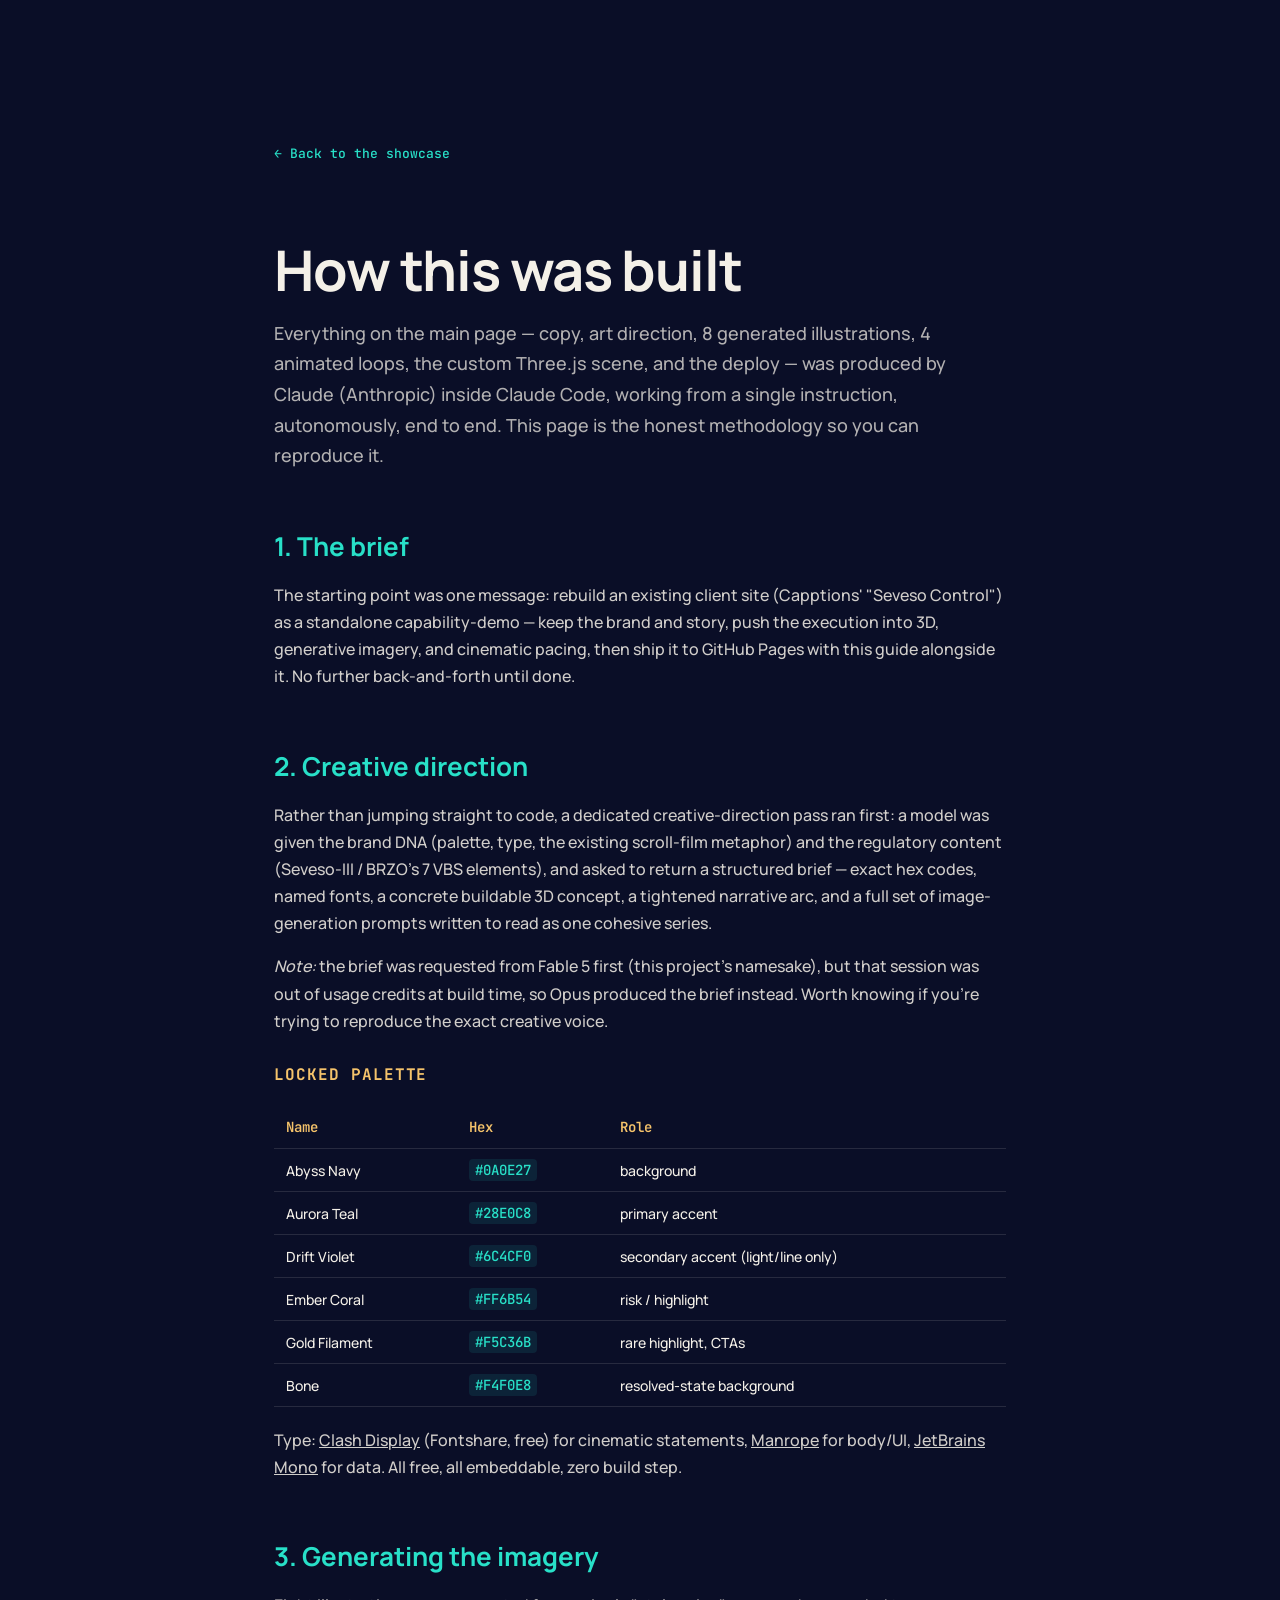
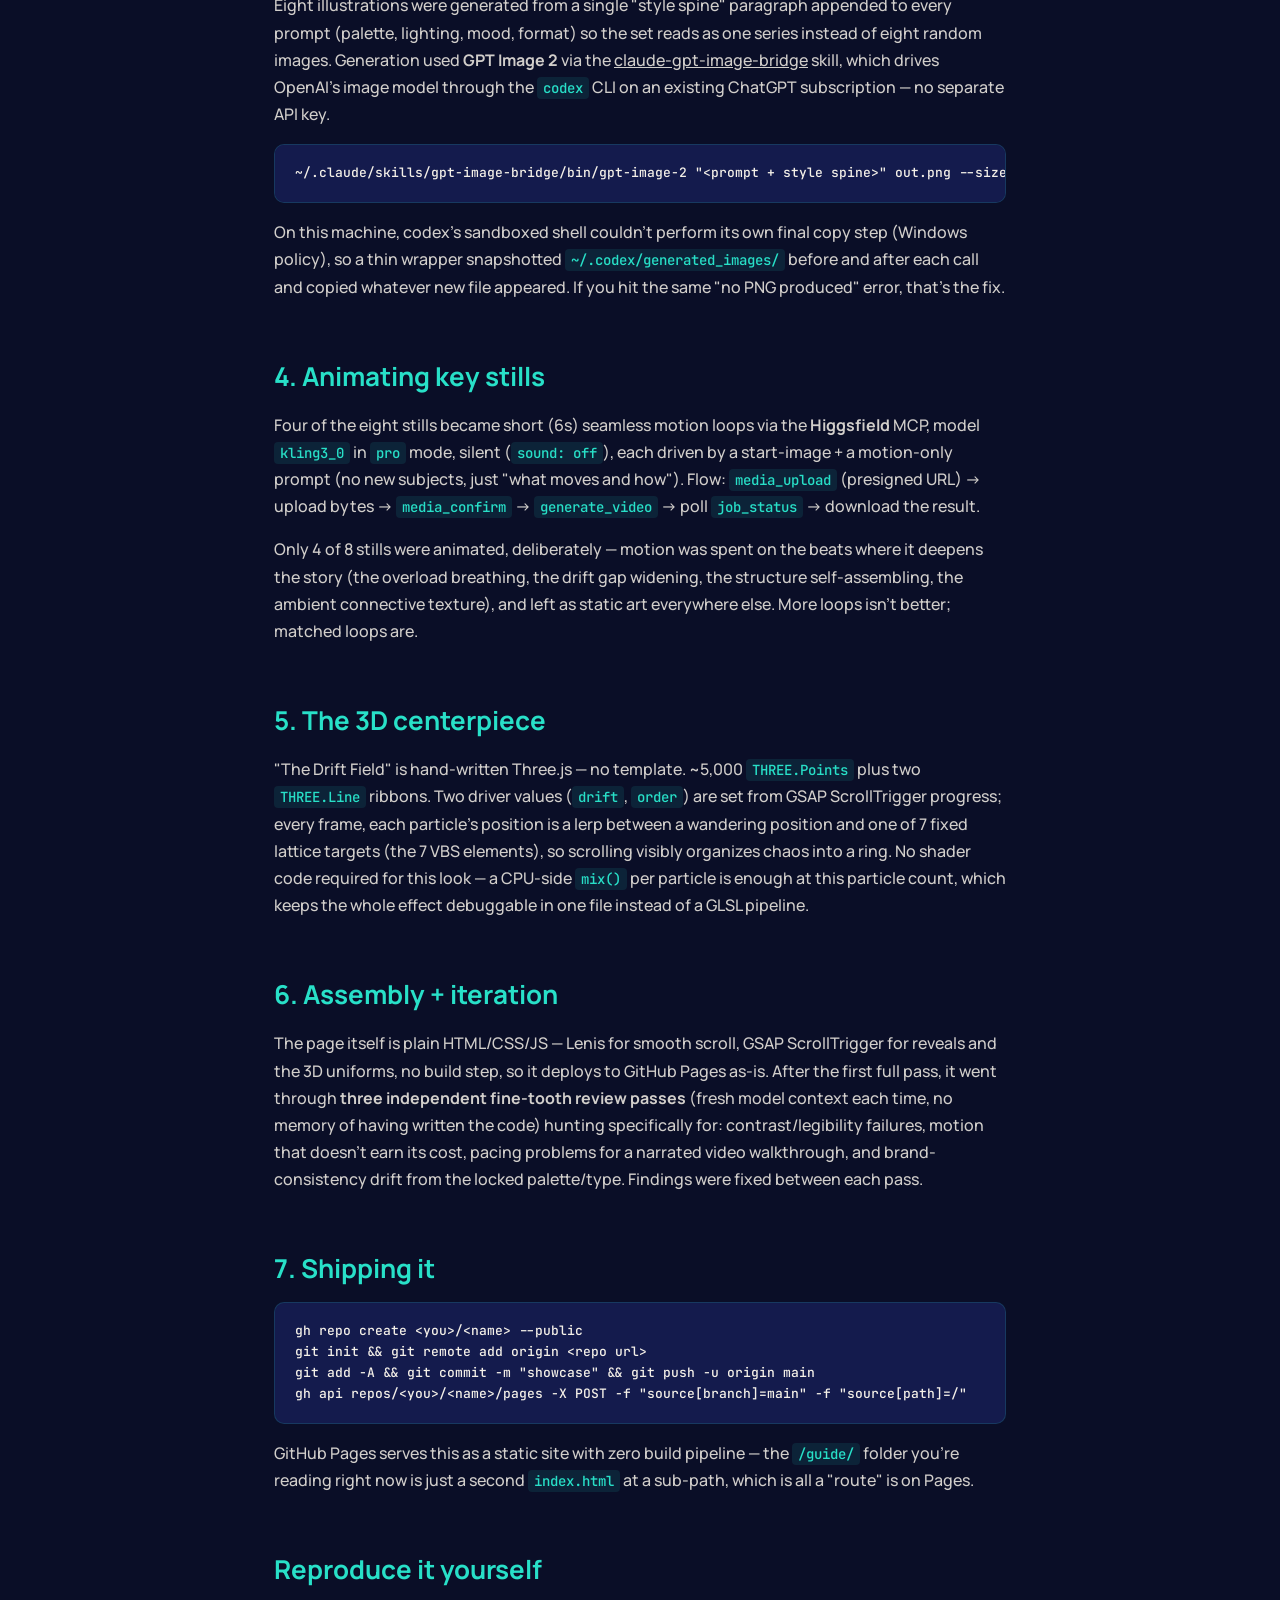
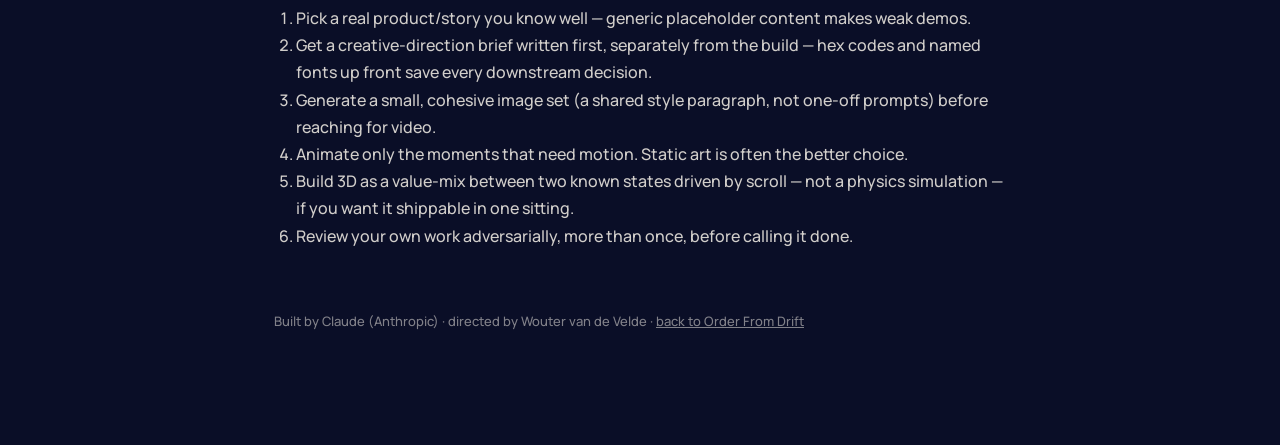
==== guide/index.html @ 0f6548c5 "Order From Drift: Capptions Seveso Control showcase v1 Standalone AI-capability demo rebuild - custo" ====
<!DOCTYPE html>
<html lang="en">
<head>
<meta charset="utf-8">
<meta name="viewport" content="width=device-width, initial-scale=1">
<title>How this was built — Order From Drift guide</title>
<meta name="description" content="Methodology: how the Order From Drift showcase was built end-to-end with Claude Code, GPT-Image-2, Higgsfield, and Three.js.">
<meta name="theme-color" content="#0A0E27">
<link rel="preconnect" href="https://fonts.googleapis.com">
<link rel="preconnect" href="https://fonts.gstatic.com" crossorigin>
<link rel="stylesheet" href="https://fonts.googleapis.com/css2?family=Manrope:wght@400;500;600;700;800&family=JetBrains+Mono:wght@400;500;700&display=swap">
<link rel="stylesheet" href="https://api.fontshare.com/v2/css?f[]=clash-display@600,700&display=swap">
<link rel="stylesheet" href="../css/main.css">
<style>
  .guide { max-width: 780px; margin: 0 auto; padding: 140px 24px 100px; }
  .guide h1 { font-family: var(--display); font-size: clamp(32px,5vw,56px); line-height: 1.05; letter-spacing: -0.02em; margin-bottom: 8px; }
  .guide p.lede { color: rgba(244,240,232,0.72); font-size: 18px; margin-bottom: 48px; }
  .guide h2 { font-family: var(--display); font-size: 26px; margin-top: 56px; margin-bottom: 14px; color: var(--teal); }
  .guide h3 { font-size: 16px; font-family: var(--mono); text-transform: uppercase; letter-spacing: 0.06em; color: var(--gold); margin-top: 28px; }
  .guide p, .guide li { font-size: 16px; line-height: 1.7; color: rgba(244,240,232,0.85); }
  .guide code { font-family: var(--mono); font-size: 14px; background: rgba(40,224,200,0.1); padding: 2px 6px; border-radius: 4px; color: var(--teal); }
  .guide pre { background: var(--command); border: 1px solid rgba(40,224,200,0.15); border-radius: 10px; padding: 18px 20px; overflow-x: auto; font-family: var(--mono); font-size: 13px; line-height: 1.6; }
  .guide ol, .guide ul { padding-left: 22px; }
  .guide table { width: 100%; border-collapse: collapse; margin: 20px 0; font-size: 14px; }
  .guide th, .guide td { text-align: left; padding: 10px 12px; border-bottom: 1px solid rgba(244,240,232,0.12); }
  .guide th { font-family: var(--mono); color: var(--gold); font-weight: 600; }
  .back { display: inline-block; margin-bottom: 40px; font-family: var(--mono); font-size: 13px; color: var(--teal); text-decoration: none; }
</style>
</head>
<body>
<div class="guide">
  <a class="back" href="../">&larr; Back to the showcase</a>
  <h1>How this was built</h1>
  <p class="lede">Everything on the main page — copy, art direction, 8 generated illustrations, 4 animated loops, the custom Three.js scene, and the deploy — was produced by Claude (Anthropic) inside Claude Code, working from a single instruction, autonomously, end to end. This page is the honest methodology so you can reproduce it.</p>

  <h2>1. The brief</h2>
  <p>The starting point was one message: rebuild an existing client site (Capptions' "Seveso Control") as a standalone capability-demo — keep the brand and story, push the execution into 3D, generative imagery, and cinematic pacing, then ship it to GitHub Pages with this guide alongside it. No further back-and-forth until done.</p>

  <h2>2. Creative direction</h2>
  <p>Rather than jumping straight to code, a dedicated creative-direction pass ran first: a model was given the brand DNA (palette, type, the existing scroll-film metaphor) and the regulatory content (Seveso-III / BRZO's 7 VBS elements), and asked to return a structured brief — exact hex codes, named fonts, a concrete buildable 3D concept, a tightened narrative arc, and a full set of image-generation prompts written to read as one cohesive series.</p>
  <p><em>Note:</em> the brief was requested from Fable 5 first (this project's namesake), but that session was out of usage credits at build time, so Opus produced the brief instead. Worth knowing if you're trying to reproduce the exact creative voice.</p>

  <h3>Locked palette</h3>
  <table>
    <tr><th>Name</th><th>Hex</th><th>Role</th></tr>
    <tr><td>Abyss Navy</td><td><code>#0A0E27</code></td><td>background</td></tr>
    <tr><td>Aurora Teal</td><td><code>#28E0C8</code></td><td>primary accent</td></tr>
    <tr><td>Drift Violet</td><td><code>#6C4CF0</code></td><td>secondary accent (light/line only)</td></tr>
    <tr><td>Ember Coral</td><td><code>#FF6B54</code></td><td>risk / highlight</td></tr>
    <tr><td>Gold Filament</td><td><code>#F5C36B</code></td><td>rare highlight, CTAs</td></tr>
    <tr><td>Bone</td><td><code>#F4F0E8</code></td><td>resolved-state background</td></tr>
  </table>
  <p>Type: <a href="https://www.fontshare.com/fonts/clash-display" target="_blank">Clash Display</a> (Fontshare, free) for cinematic statements, <a href="https://fonts.google.com/specimen/Manrope" target="_blank">Manrope</a> for body/UI, <a href="https://fonts.google.com/specimen/JetBrains+Mono" target="_blank">JetBrains Mono</a> for data. All free, all embeddable, zero build step.</p>

  <h2>3. Generating the imagery</h2>
  <p>Eight illustrations were generated from a single "style spine" paragraph appended to every prompt (palette, lighting, mood, format) so the set reads as one series instead of eight random images. Generation used <strong>GPT Image 2</strong> via the <a href="https://github.com/oakplank/claude-gpt-image-bridge" target="_blank">claude-gpt-image-bridge</a> skill, which drives OpenAI's image model through the <code>codex</code> CLI on an existing ChatGPT subscription — no separate API key.</p>
  <pre>~/.claude/skills/gpt-image-bridge/bin/gpt-image-2 "&lt;prompt + style spine&gt;" out.png --size 1536x1024</pre>
  <p>On this machine, codex's sandboxed shell couldn't perform its own final copy step (Windows policy), so a thin wrapper snapshotted <code>~/.codex/generated_images/</code> before and after each call and copied whatever new file appeared. If you hit the same "no PNG produced" error, that's the fix.</p>

  <h2>4. Animating key stills</h2>
  <p>Four of the eight stills became short (6s) seamless motion loops via the <strong>Higgsfield</strong> MCP, model <code>kling3_0</code> in <code>pro</code> mode, silent (<code>sound: off</code>), each driven by a start-image + a motion-only prompt (no new subjects, just "what moves and how"). Flow: <code>media_upload</code> (presigned URL) &rarr; upload bytes &rarr; <code>media_confirm</code> &rarr; <code>generate_video</code> &rarr; poll <code>job_status</code> &rarr; download the result.</p>
  <p>Only 4 of 8 stills were animated, deliberately — motion was spent on the beats where it deepens the story (the overload breathing, the drift gap widening, the structure self-assembling, the ambient connective texture), and left as static art everywhere else. More loops isn't better; matched loops are.</p>

  <h2>5. The 3D centerpiece</h2>
  <p>"The Drift Field" is hand-written Three.js — no template. ~5,000 <code>THREE.Points</code> plus two <code>THREE.Line</code> ribbons. Two driver values (<code>drift</code>, <code>order</code>) are set from GSAP ScrollTrigger progress; every frame, each particle's position is a lerp between a wandering position and one of 7 fixed lattice targets (the 7 VBS elements), so scrolling visibly organizes chaos into a ring. No shader code required for this look — a CPU-side <code>mix()</code> per particle is enough at this particle count, which keeps the whole effect debuggable in one file instead of a GLSL pipeline.</p>

  <h2>6. Assembly + iteration</h2>
  <p>The page itself is plain HTML/CSS/JS — Lenis for smooth scroll, GSAP ScrollTrigger for reveals and the 3D uniforms, no build step, so it deploys to GitHub Pages as-is. After the first full pass, it went through <strong>three independent fine-tooth review passes</strong> (fresh model context each time, no memory of having written the code) hunting specifically for: contrast/legibility failures, motion that doesn't earn its cost, pacing problems for a narrated video walkthrough, and brand-consistency drift from the locked palette/type. Findings were fixed between each pass.</p>

  <h2>7. Shipping it</h2>
  <pre>gh repo create &lt;you&gt;/&lt;name&gt; --public
git init &amp;&amp; git remote add origin &lt;repo url&gt;
git add -A &amp;&amp; git commit -m "showcase" &amp;&amp; git push -u origin main
gh api repos/&lt;you&gt;/&lt;name&gt;/pages -X POST -f "source[branch]=main" -f "source[path]=/"</pre>
  <p>GitHub Pages serves this as a static site with zero build pipeline — the <code>/guide/</code> folder you're reading right now is just a second <code>index.html</code> at a sub-path, which is all a "route" is on Pages.</p>

  <h2>Reproduce it yourself</h2>
  <ol>
    <li>Pick a real product/story you know well — generic placeholder content makes weak demos.</li>
    <li>Get a creative-direction brief written first, separately from the build — hex codes and named fonts up front save every downstream decision.</li>
    <li>Generate a small, cohesive image set (a shared style paragraph, not one-off prompts) before reaching for video.</li>
    <li>Animate only the moments that need motion. Static art is often the better choice.</li>
    <li>Build 3D as a value-mix between two known states driven by scroll — not a physics simulation — if you want it shippable in one sitting.</li>
    <li>Review your own work adversarially, more than once, before calling it done.</li>
  </ol>

  <p style="margin-top:60px;opacity:0.6;font-size:13px">Built by Claude (Anthropic) · directed by Wouter van de Velde · <a href="../">back to Order From Drift</a></p>
</div>
</body>
</html>
---- css/main.css ----
/* Order From Drift — Capptions Seveso Control showcase
   Palette/type per DESIGN.md. */
:root {
  --abyss: #0A0E27;
  --command: #141B4D;
  --teal: #28E0C8;
  --violet: #6C4CF0;
  --coral: #FF6B54;
  --gold: #F5C36B;
  --bone: #F4F0E8;
  --aurora: linear-gradient(120deg, var(--teal) 0%, var(--violet) 100%);
  --display: 'Clash Display', 'Manrope', sans-serif;
  --body: 'Manrope', sans-serif;
  --mono: 'JetBrains Mono', monospace;
  --radius: 18px;
}

* { box-sizing: border-box; }
html { scroll-behavior: auto; }
body {
  margin: 0;
  background: var(--abyss);
  color: var(--bone);
  font-family: var(--body);
  font-weight: 500;
  line-height: 1.5;
  overflow-x: hidden;
}
img, video { max-width: 100%; display: block; }
a { color: inherit; }

.eyebrow {
  font-family: var(--mono);
  font-size: 12px;
  letter-spacing: 0.14em;
  text-transform: uppercase;
  color: var(--teal);
}

/* ---------- Nav ---------- */
.nav {
  position: fixed; top: 0; left: 0; right: 0; z-index: 50;
  display: flex; align-items: center; justify-content: space-between;
  padding: 22px clamp(20px, 4vw, 56px);
  background: linear-gradient(to bottom, rgba(10,14,39,0.85), transparent);
  pointer-events: none;
}
.nav a { pointer-events: auto; }
.nav__brand { font-family: var(--mono); font-size: 13px; letter-spacing: 0.08em; color: var(--bone); text-decoration: none; opacity: 0.85; }
.nav__brand b { color: var(--gold); }
.nav__links { display: flex; gap: 28px; font-family: var(--mono); font-size: 12px; letter-spacing: 0.06em; }
.nav__links a { text-decoration: none; color: var(--bone); opacity: 0.7; }
.nav__links a:hover { opacity: 1; color: var(--teal); }

/* ---------- Beats (full-viewport sections) ---------- */
.beat {
  position: relative;
  min-height: 100vh; min-height: 100svh;
  display: flex; align-items: center;
  padding: 120px clamp(20px, 6vw, 100px);
  overflow: hidden;
}
.beat__bg {
  position: absolute; inset: 0; z-index: 0;
  object-fit: cover; opacity: 0.55;
}
.beat__scrim {
  position: absolute; inset: 0; z-index: 1;
  background: linear-gradient(180deg, rgba(10,14,39,0.35) 0%, rgba(10,14,39,0.75) 65%, var(--abyss) 100%);
}
.beat__content { position: relative; z-index: 2; max-width: 760px; }
.beat__number { font-family: var(--mono); font-size: 13px; color: var(--gold); letter-spacing: 0.1em; margin-bottom: 18px; }
.beat__statement {
  font-family: var(--display);
  font-weight: 600;
  font-size: clamp(32px, 5.4vw, 76px);
  line-height: 1.04;
  letter-spacing: -0.02em;
  margin: 0 0 24px;
  text-wrap: balance;
}
.beat__statement em { font-style: normal; background: var(--aurora); -webkit-background-clip: text; background-clip: text; color: transparent; }
.beat__sub { font-size: clamp(16px, 1.3vw, 20px); color: rgba(244,240,232,0.72); max-width: 46em; text-wrap: pretty; }

/* ---------- Hero / drift 3D (page-fixed, shows through transparent beat bgs) ---------- */
.drift-3d-fixed {
  position: fixed; inset: 0; z-index: 0;
  background-size: cover; background-position: center;
  opacity: 0.9; transition: opacity 0.6s ease;
}
.beat--hero .beat__scrim { background: linear-gradient(180deg, rgba(10,14,39,0.1) 0%, rgba(10,14,39,0.55) 70%, var(--abyss) 100%); }
.beat, .footer, .nav { position: relative; z-index: 1; }

/* ---------- Loop video moments ---------- */
.beat__loop-video {
  position: absolute; inset: 0; z-index: 0;
  width: 100%; height: 100%; object-fit: cover; opacity: 0.65;
}

/* ---------- Dashboard (beat 5) ---------- */
.dash {
  position: relative; z-index: 2;
  background: linear-gradient(160deg, rgba(20,27,77,0.85), rgba(10,14,39,0.92));
  border: 1px solid rgba(40,224,200,0.18);
  border-radius: var(--radius);
  padding: clamp(20px, 3vw, 36px);
  max-width: 900px;
  backdrop-filter: blur(6px);
  box-shadow: 0 40px 100px -30px rgba(0,0,0,0.6);
}
.dash__grid { display: grid; grid-template-columns: repeat(auto-fit, minmax(240px, 1fr)); gap: 14px; margin-top: 22px; }
.dash__card {
  display: flex; align-items: center; justify-content: space-between; gap: 12px;
  padding: 14px 16px; border-radius: 12px;
  background: rgba(244,240,232,0.03); border: 1px solid rgba(244,240,232,0.08);
}
.dash__card b { font-family: var(--mono); font-size: 11px; color: var(--gold); opacity: 0.8; margin-right: 8px; }
.dash__el { font-size: 14px; font-weight: 600; }
.dash__status { display: flex; align-items: center; gap: 8px; font-family: var(--mono); font-size: 11px; color: var(--teal); }
.dash__dot { width: 8px; height: 8px; border-radius: 50%; background: var(--teal); box-shadow: 0 0 10px var(--teal); }

/* ---------- CTA (beat 6, resolved / warm) ---------- */
.beat--resolved { background: var(--bone); color: var(--command); }
.beat--resolved .beat__sub { color: rgba(20,27,77,0.7); }
.beat--resolved .beat__number { color: var(--coral); }
.btn {
  display: inline-flex; align-items: center; gap: 10px;
  padding: 15px 30px; border-radius: 999px;
  font-family: var(--mono); font-size: 13px; letter-spacing: 0.05em;
  background: var(--aurora); color: var(--abyss); font-weight: 700;
  text-decoration: none; margin-top: 32px;
}

/* ---------- Footer credit ---------- */
.footer {
  padding: 60px clamp(20px, 6vw, 100px) 80px;
  background: var(--bone); color: var(--command);
  display: flex; flex-wrap: wrap; gap: 20px; justify-content: space-between; align-items: center;
  font-family: var(--mono); font-size: 12px;
}
.footer a { text-decoration: underline; }

@media (max-width: 720px) {
  .beat { padding: 100px 20px 60px; }
  .dash__grid { grid-template-columns: 1fr; }
}

@media (prefers-reduced-motion: reduce) {
  * { animation: none !important; transition: none !important; }
}
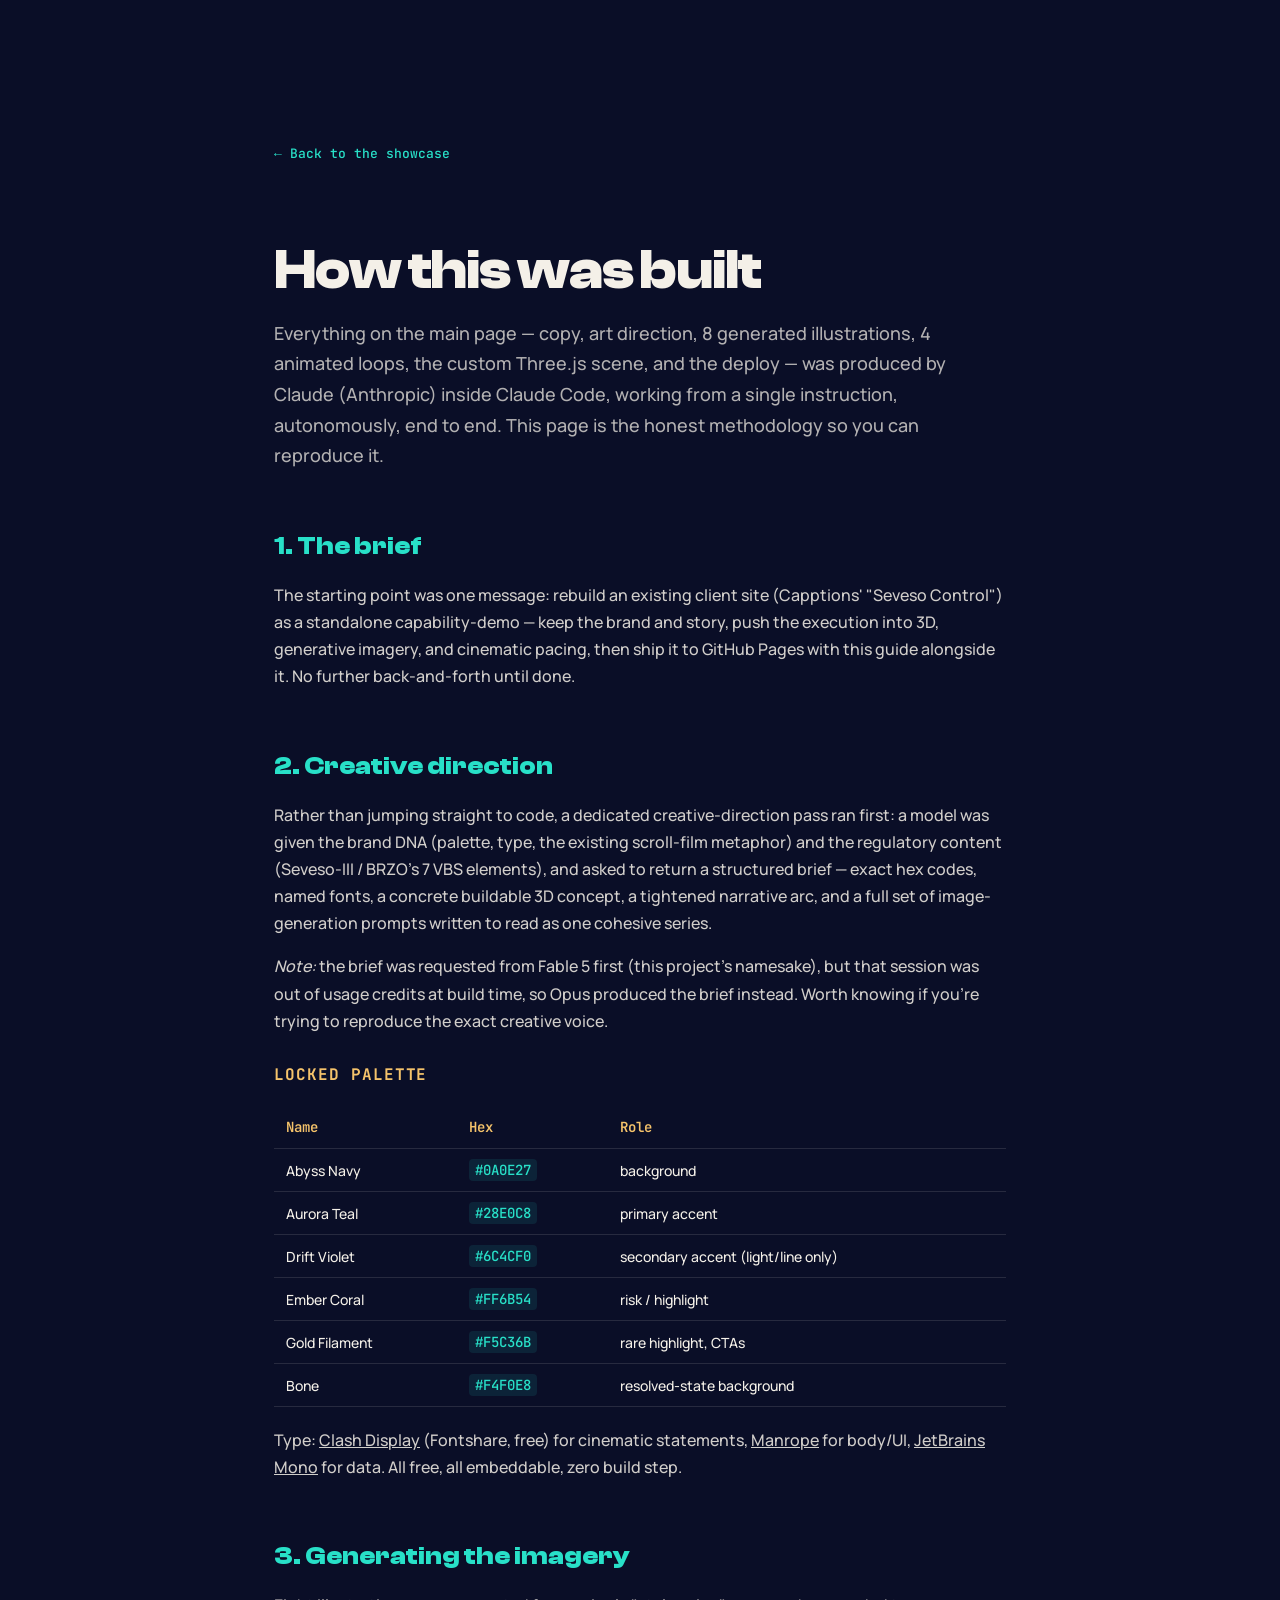
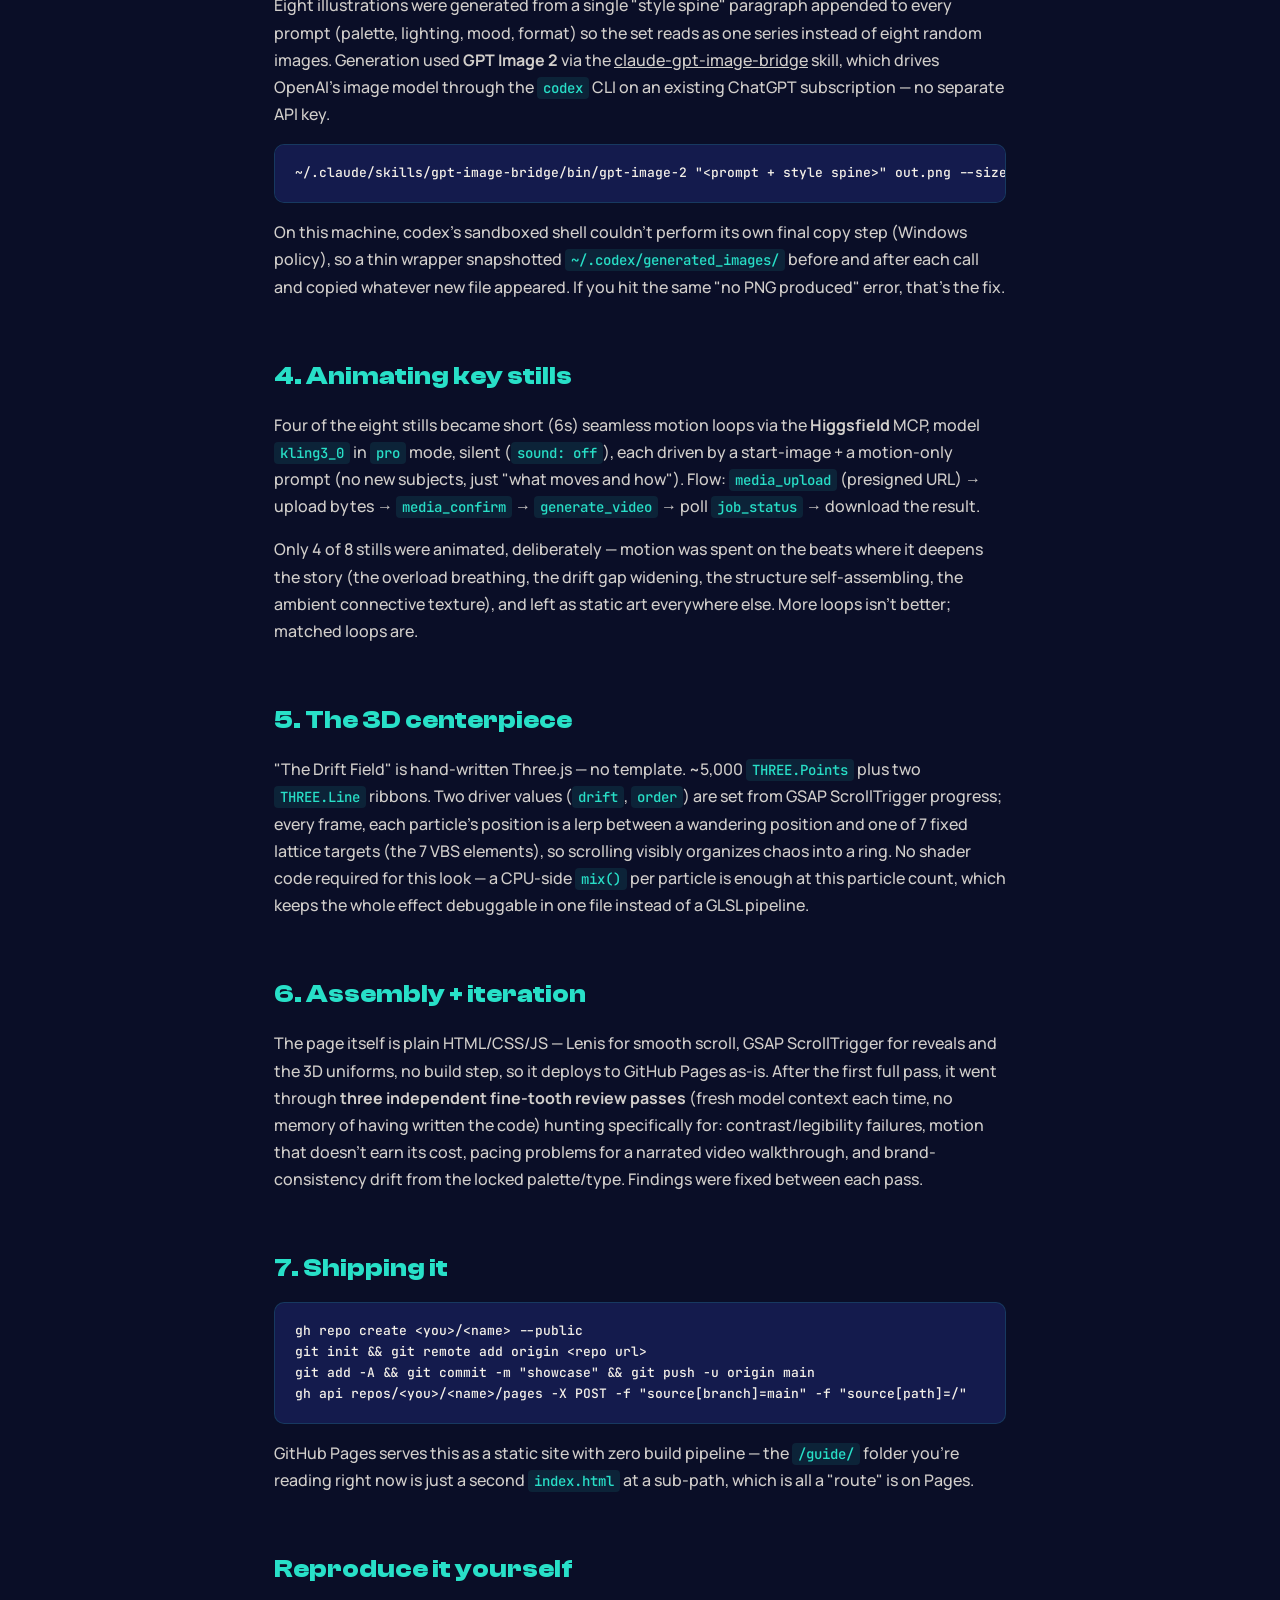
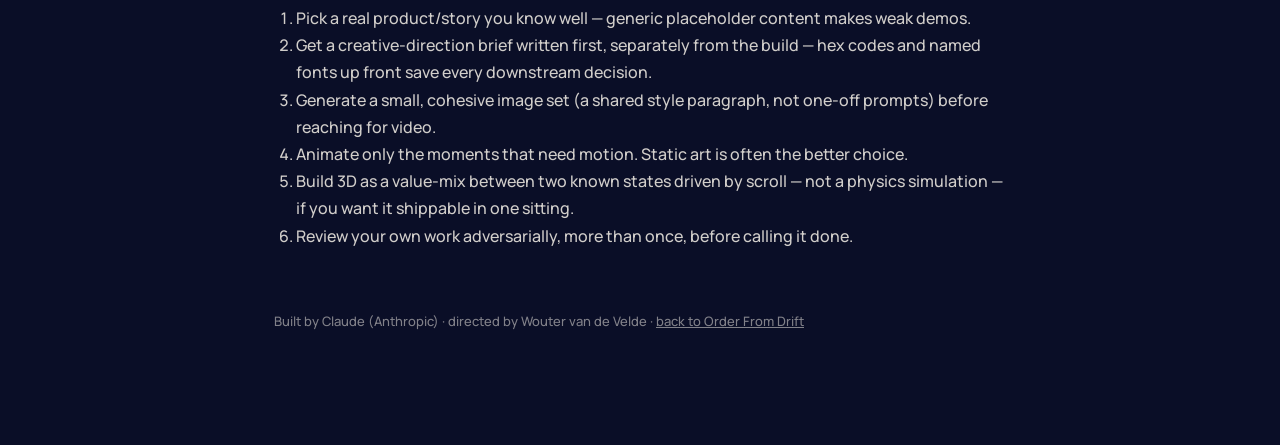
==== commit c3a3bc7d: "Iteration pass 2 fixes (14 findings) - Re-wired beat7-ambient into beat 2 (single video layer, no mu" ====
--- a/guide/index.html
+++ b/guide/index.html
@@ -6,10 +6,6 @@
 <title>How this was built — Order From Drift guide</title>
 <meta name="description" content="Methodology: how the Order From Drift showcase was built end-to-end with Claude Code, GPT-Image-2, Higgsfield, and Three.js.">
 <meta name="theme-color" content="#0A0E27">
-<link rel="preconnect" href="https://fonts.googleapis.com">
-<link rel="preconnect" href="https://fonts.gstatic.com" crossorigin>
-<link rel="stylesheet" href="https://fonts.googleapis.com/css2?family=Manrope:wght@400;500;600;700;800&family=JetBrains+Mono:wght@400;500;700&display=swap">
-<link rel="stylesheet" href="https://api.fontshare.com/v2/css?f[]=clash-display@600,700&display=swap">
 <link rel="stylesheet" href="../css/main.css">
 <style>
   .guide { max-width: 780px; margin: 0 auto; padding: 140px 24px 100px; }
--- a/css/main.css
+++ b/css/main.css
@@ -1,5 +1,27 @@
 /* Order From Drift — Capptions Seveso Control showcase
    Palette/type per DESIGN.md. */
+
+/* Self-hosted (Manrope + JetBrains Mono ship as single variable-weight
+   files from Google; Clash Display needs its two static weights from
+   Fontshare) - no external font CDN dependency for a page whose whole
+   identity is its type. */
+@font-face {
+  font-family: 'Manrope'; font-style: normal; font-weight: 400 800;
+  font-display: swap; src: url('../assets/fonts/manrope-variable.woff2') format('woff2');
+}
+@font-face {
+  font-family: 'JetBrains Mono'; font-style: normal; font-weight: 400 700;
+  font-display: swap; src: url('../assets/fonts/jetbrains-mono-variable.woff2') format('woff2');
+}
+@font-face {
+  font-family: 'Clash Display'; font-style: normal; font-weight: 600;
+  font-display: swap; src: url('../assets/fonts/clash-display-600.woff2') format('woff2');
+}
+@font-face {
+  font-family: 'Clash Display'; font-style: normal; font-weight: 700;
+  font-display: swap; src: url('../assets/fonts/clash-display-700.woff2') format('woff2');
+}
+
 :root {
   --abyss: #0A0E27;
   --command: #141B4D;
@@ -9,6 +31,9 @@
   --gold: #F5C36B;
   --bone: #F4F0E8;
   --aurora: linear-gradient(120deg, var(--teal) 0%, var(--violet) 100%);
+  /* abyss-on-violet fails AA contrast (3.56:1) at the gradient's far end -
+     text-bearing surfaces (buttons) use this teal-biased variant instead */
+  --aurora-text-safe: linear-gradient(120deg, var(--teal) 0%, var(--teal) 55%, var(--violet) 100%);
   --display: 'Clash Display', 'Manrope', sans-serif;
   --body: 'Manrope', sans-serif;
   --mono: 'JetBrains Mono', monospace;
@@ -79,7 +104,20 @@
   margin: 0 0 24px;
   text-wrap: balance;
 }
-.beat__statement em { font-style: normal; background: var(--aurora); -webkit-background-clip: text; background-clip: text; color: transparent; }
+.beat__statement em {
+  font-style: normal; background: var(--aurora);
+  -webkit-background-clip: text; background-clip: text;
+  -webkit-text-fill-color: transparent; color: transparent;
+}
+/* If background-clip:text doesn't paint (older WebViews, print, forced-colors),
+   the emphasis words are load-bearing headline text - never let them go
+   invisible via a stranded `color:transparent`. */
+@supports not (background-clip: text) {
+  .beat__statement em { -webkit-text-fill-color: var(--teal); color: var(--teal); background: none; }
+}
+@media (forced-colors: active) {
+  .beat__statement em { -webkit-text-fill-color: CanvasText; color: CanvasText; background: none; }
+}
 .beat__sub { font-size: clamp(16px, 1.3vw, 20px); color: rgba(244,240,232,0.72); max-width: 46em; text-wrap: pretty; }
 
 /* ---------- Hero / drift 3D (page-fixed, shows through transparent beat bgs) ---------- */
@@ -89,7 +127,8 @@
   opacity: 0.9; transition: opacity 0.6s ease;
 }
 .beat--hero .beat__scrim { background: linear-gradient(180deg, rgba(10,14,39,0.1) 0%, rgba(10,14,39,0.55) 70%, var(--abyss) 100%); }
-.beat, .footer, .nav { position: relative; z-index: 1; }
+.beat, .footer { position: relative; z-index: 1; }
+#command-center, #resolved, #top { scroll-margin-top: 100px; }
 
 /* ---------- Loop video moments ---------- */
 .beat__loop-video {
@@ -100,11 +139,14 @@
 /* ---------- Dashboard (beat 5) ---------- */
 .dash {
   position: relative; z-index: 2;
-  background: linear-gradient(160deg, rgba(20,27,77,0.85), rgba(10,14,39,0.92));
+  background: linear-gradient(160deg, rgba(20,27,77,0.88), rgba(10,14,39,0.95)),
+              url('../assets/img/beat8-dashboard-bg.webp');
+  background-size: cover; background-position: center;
   border: 1px solid rgba(40,224,200,0.18);
   border-radius: var(--radius);
   padding: clamp(20px, 3vw, 36px);
   max-width: 900px;
+  -webkit-backdrop-filter: blur(6px);
   backdrop-filter: blur(6px);
   box-shadow: 0 40px 100px -30px rgba(0,0,0,0.6);
 }
@@ -116,8 +158,10 @@
 }
 .dash__card b { font-family: var(--mono); font-size: 11px; color: var(--gold); opacity: 0.8; margin-right: 8px; }
 .dash__el { font-size: 14px; font-weight: 600; }
-.dash__status { display: flex; align-items: center; gap: 8px; font-family: var(--mono); font-size: 11px; color: var(--teal); }
-.dash__dot { width: 8px; height: 8px; border-radius: 50%; background: var(--teal); box-shadow: 0 0 10px var(--teal); }
+.dash__status { display: flex; align-items: center; gap: 8px; font-family: var(--mono); font-size: 11px; color: var(--coral); transition: color 0.4s ease; }
+.dash__dot { width: 8px; height: 8px; border-radius: 50%; background: var(--coral); box-shadow: 0 0 10px var(--coral); transition: background 0.4s ease, box-shadow 0.4s ease; }
+.dash__card--ready .dash__dot { background: var(--teal); box-shadow: 0 0 10px var(--teal); }
+.dash__card--ready .dash__status { color: var(--teal); }
 
 /* ---------- CTA (beat 6, resolved / warm) ---------- */
 .beat--resolved { background: var(--bone); color: var(--command); }
@@ -127,7 +171,7 @@
   display: inline-flex; align-items: center; gap: 10px;
   padding: 15px 30px; border-radius: 999px;
   font-family: var(--mono); font-size: 13px; letter-spacing: 0.05em;
-  background: var(--aurora); color: var(--abyss); font-weight: 700;
+  background: var(--aurora-text-safe); color: var(--abyss); font-weight: 700;
   text-decoration: none; margin-top: 32px;
 }
 
